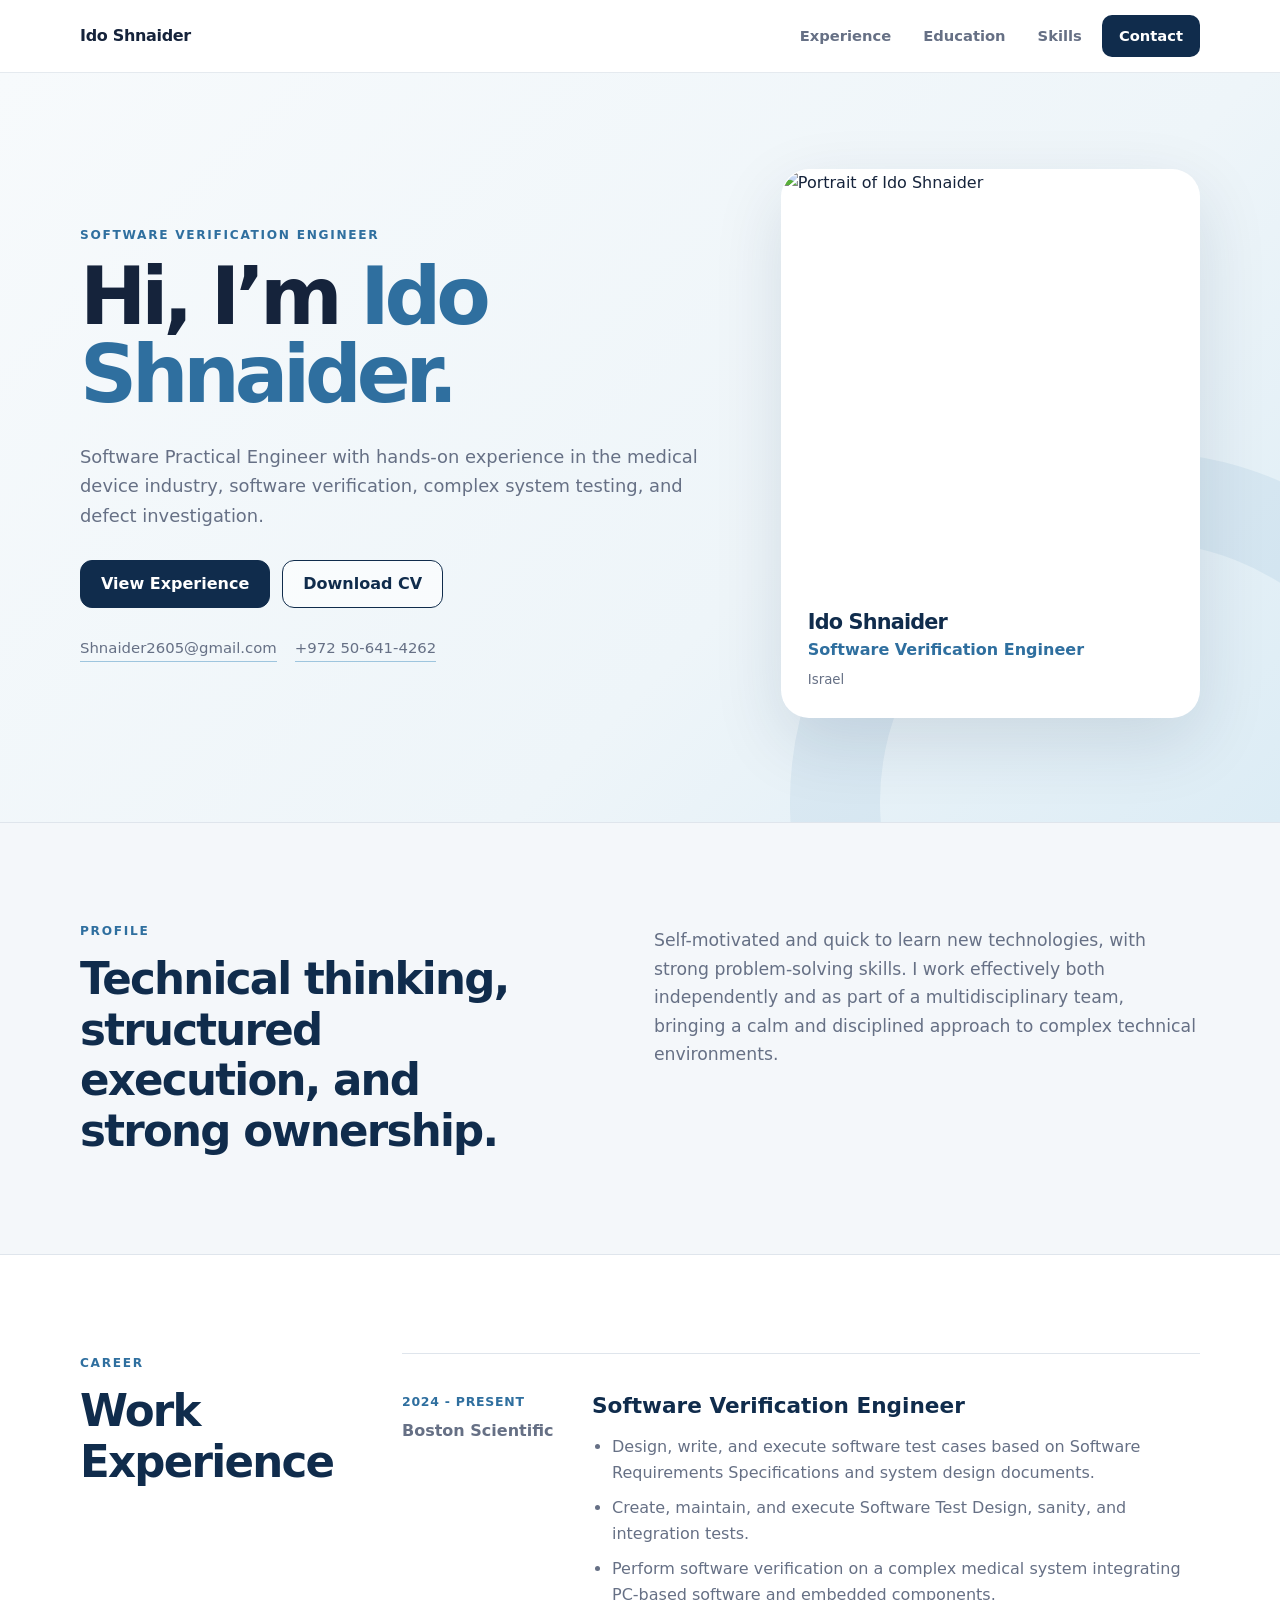
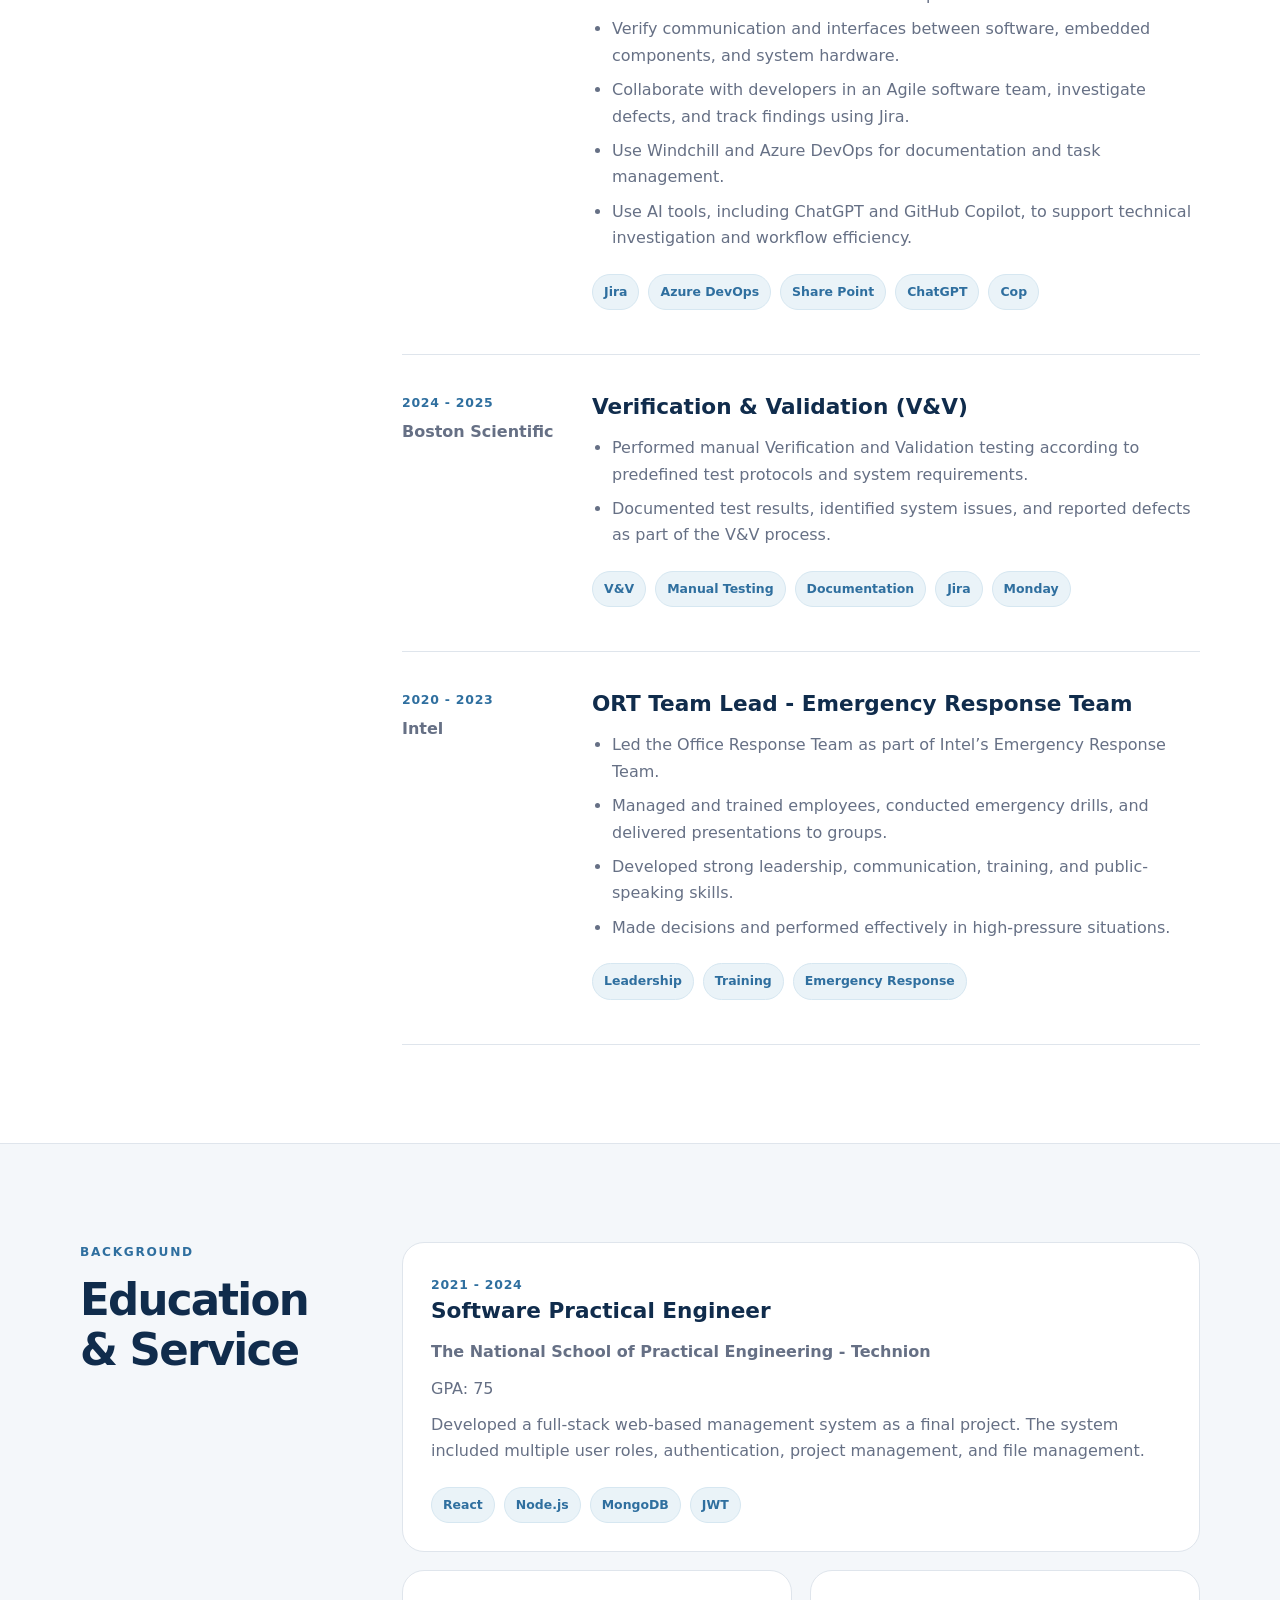
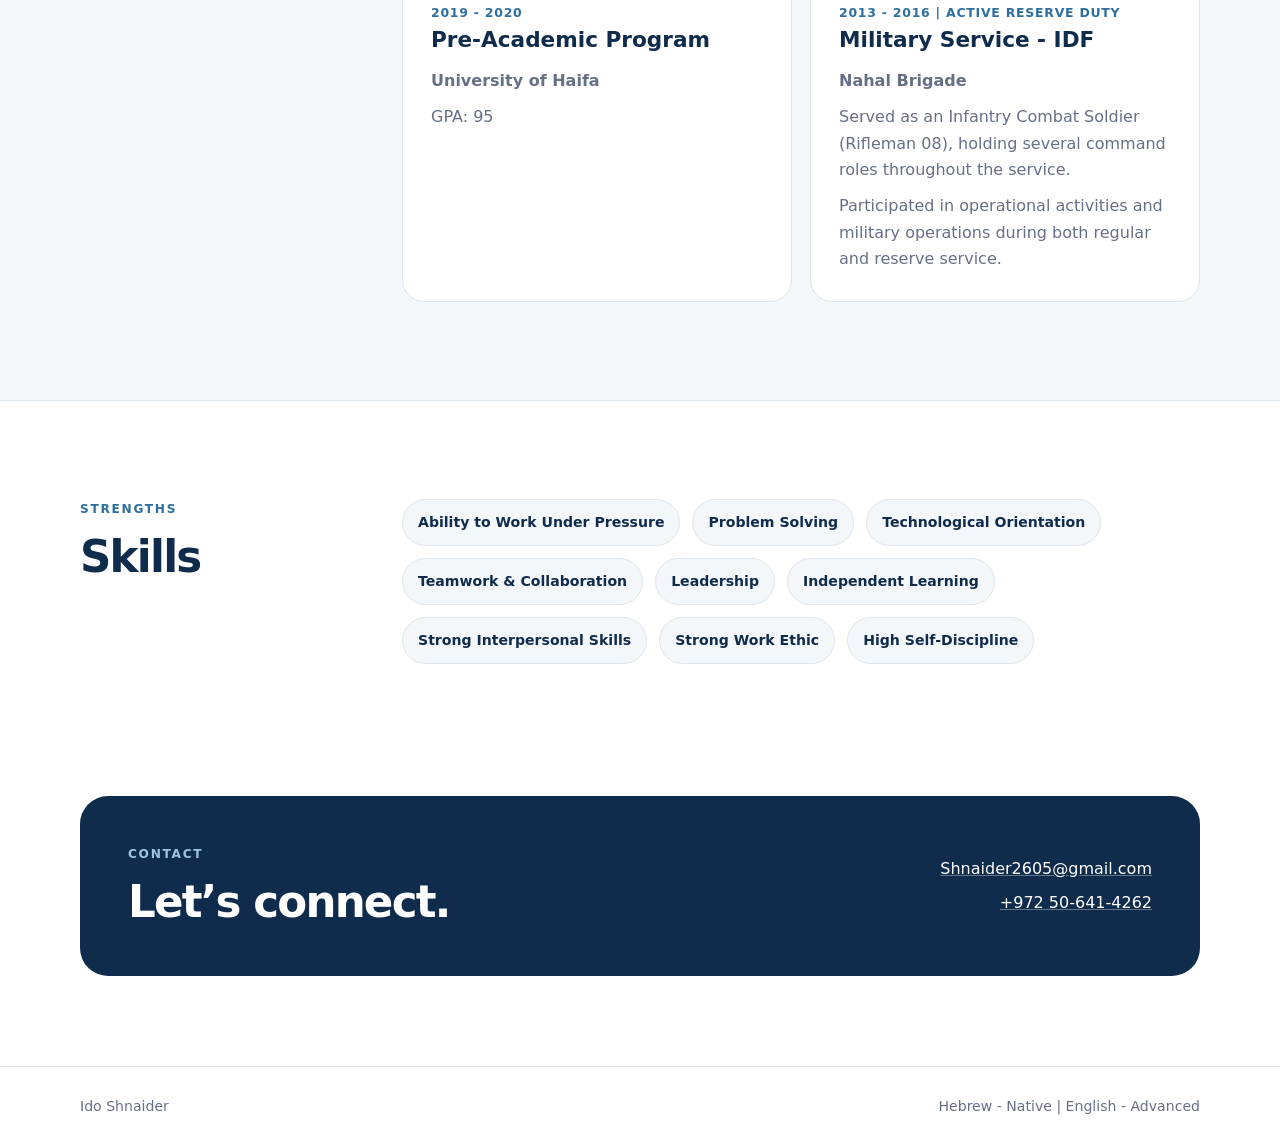
==== index.html @ abf29f91 "Upload website files to root" ====
<!doctype html>
<html lang="en">
  <head>
    <meta charset="utf-8" />
    <meta name="viewport" content="width=device-width, initial-scale=1" />

    <meta
      name="description"
      content="Ido Shnaider - Software Verification Engineer"
    />

    <title>Ido Shnaider | Resume</title>

    <link rel="stylesheet" href="styles.css" />
  </head>

  <body>
    <a class="skip-link" href="#main">Skip to content</a>

    <header class="site-header">
      <div class="container nav">
        <a class="brand" href="#top">Ido Shnaider</a>

        <nav aria-label="Main navigation">
          <a href="#experience">Experience</a>
          <a href="#education">Education</a>
          <a href="#skills">Skills</a>
          <a class="contact-link" href="#contact">Contact</a>
        </nav>
      </div>
    </header>

    <main id="main">
      <!-- Hero -->
      <section class="hero" id="top">
        <div class="container hero-grid">
          <div class="hero-content">
            <p class="label">Software Verification Engineer</p>

            <h1>
              Hi, I’m
              <span>Ido Shnaider.</span>
            </h1>

            <p class="lead">
              Software Practical Engineer with hands-on experience in the
              medical device industry, software verification, complex system
              testing, and defect investigation.
            </p>

            <div class="actions">
              <a class="button primary" href="#experience"> View Experience </a>

              <a
                class="button secondary"
                href="Ido Shnaider_resume.pdf"
                download
              >
                Download CV
              </a>
            </div>

            <div class="quick-contact">
              <a href="mailto:Shnaider2605@gmail.com">
                Shnaider2605@gmail.com
              </a>

              <a href="tel:+972506414262"> +972 50-641-4262 </a>
            </div>
          </div>

          <aside class="profile" aria-label="Ido Shnaider profile">
            <img src="assets/me.jpg" alt="Portrait of Ido Shnaider" />

            <div class="profile-content">
              <h2>Ido Shnaider</h2>
              <p>Software Verification Engineer</p>
              <small>Israel</small>
            </div>
          </aside>
        </div>
      </section>

      <!-- Profile -->
      <section class="section soft">
        <div class="container about">
          <div>
            <p class="label">Profile</p>

            <h2>
              Technical thinking, structured execution, and strong ownership.
            </h2>
          </div>

          <p>
            Self-motivated and quick to learn new technologies, with strong
            problem-solving skills. I work effectively both independently and as
            part of a multidisciplinary team, bringing a calm and disciplined
            approach to complex technical environments.
          </p>
        </div>
      </section>

      <!-- Experience -->
      <section class="section" id="experience">
        <div class="container layout">
          <header class="section-heading">
            <p class="label">Career</p>
            <h2>Work Experience</h2>
          </header>

          <div class="timeline">
            <article class="role">
              <div class="role-meta">
                <span>2024 - Present</span>
                <strong>Boston Scientific</strong>
              </div>

              <div class="role-content">
                <h3>Software Verification Engineer</h3>

                <ul>
                  <li>
                    Design, write, and execute software test cases based on
                    Software Requirements Specifications and system design
                    documents.
                  </li>

                  <li>
                    Create, maintain, and execute Software Test Design, sanity,
                    and integration tests.
                  </li>

                  <li>
                    Perform software verification on a complex medical system
                    integrating PC-based software and embedded components.
                  </li>

                  <li>
                    Verify communication and interfaces between software,
                    embedded components, and system hardware.
                  </li>

                  <li>
                    Collaborate with developers in an Agile software team,
                    investigate defects, and track findings using Jira.
                  </li>

                  <li>
                    Use Windchill and Azure DevOps for documentation and task
                    management.
                  </li>

                  <li>
                    Use AI tools, including ChatGPT and GitHub Copilot, to
                    support technical investigation and workflow efficiency.
                  </li>
                </ul>

                <div class="tags">
                  <span>Jira</span>
                  <span>Azure DevOps</span>
                  <span>Share Point</span>
                  <span>ChatGPT</span>
                  <span>Cop</span>
                </div>
              </div>
            </article>

            <article class="role">
              <div class="role-meta">
                <span>2024 - 2025</span>
                <strong>Boston Scientific</strong>
              </div>

              <div class="role-content">
                <h3>Verification &amp; Validation (V&amp;V)</h3>

                <ul>
                  <li>
                    Performed manual Verification and Validation testing
                    according to predefined test protocols and system
                    requirements.
                  </li>

                  <li>
                    Documented test results, identified system issues, and
                    reported defects as part of the V&amp;V process.
                  </li>
                </ul>

                <div class="tags">
                  <span>V&amp;V</span>
                  <span>Manual Testing</span>
                  <span>Documentation</span>
                  <span>Jira</span>
                  <span>Monday</span>
                </div>
              </div>
            </article>

            <article class="role">
              <div class="role-meta">
                <span>2020 - 2023</span>
                <strong>Intel</strong>
              </div>

              <div class="role-content">
                <h3>ORT Team Lead - Emergency Response Team</h3>

                <ul>
                  <li>
                    Led the Office Response Team as part of Intel’s Emergency
                    Response Team.
                  </li>

                  <li>
                    Managed and trained employees, conducted emergency drills,
                    and delivered presentations to groups.
                  </li>

                  <li>
                    Developed strong leadership, communication, training, and
                    public-speaking skills.
                  </li>

                  <li>
                    Made decisions and performed effectively in high-pressure
                    situations.
                  </li>
                </ul>

                <div class="tags">
                  <span>Leadership</span>
                  <span>Training</span>
                  <span>Emergency Response</span>
                </div>
              </div>
            </article>
          </div>
        </div>
      </section>

      <!-- Education and military service -->
      <section class="section soft" id="education">
        <div class="container layout">
          <header class="section-heading">
            <p class="label">Background</p>
            <h2>Education &amp; Service</h2>
          </header>

          <div class="cards">
            <article class="card wide">
              <span class="date">2021 - 2024</span>

              <h3>Software Practical Engineer</h3>

              <strong>
                The National School of Practical Engineering - Technion
              </strong>

              <p>GPA: 75</p>

              <p>
                Developed a full-stack web-based management system as a final
                project. The system included multiple user roles,
                authentication, project management, and file management.
              </p>

              <div class="tags">
                <span>React</span>
                <span>Node.js</span>
                <span>MongoDB</span>
                <span>JWT</span>
              </div>
            </article>

            <article class="card">
              <span class="date">2019 - 2020</span>

              <h3>Pre-Academic Program</h3>

              <strong>University of Haifa</strong>

              <p>GPA: 95</p>
            </article>

            <article class="card">
              <span class="date"> 2013 - 2016 | Active Reserve Duty </span>

              <h3>Military Service - IDF</h3>

              <strong>Nahal Brigade</strong>

              <p>
                Served as an Infantry Combat Soldier (Rifleman 08), holding
                several command roles throughout the service.
              </p>

              <p>
                Participated in operational activities and military operations
                during both regular and reserve service.
              </p>
            </article>
          </div>
        </div>
      </section>

      <!-- Skills -->
      <section class="section" id="skills">
        <div class="container layout">
          <header class="section-heading">
            <p class="label">Strengths</p>
            <h2>Skills</h2>
          </header>

          <div class="skills">
            <span>Ability to Work Under Pressure</span>
            <span>Problem Solving</span>
            <span>Technological Orientation</span>
            <span>Teamwork &amp; Collaboration</span>
            <span>Leadership</span>
            <span>Independent Learning</span>
            <span>Strong Interpersonal Skills</span>
            <span>Strong Work Ethic</span>
            <span>High Self-Discipline</span>
          </div>
        </div>
      </section>

      <!-- Contact -->
      <section class="contact-section" id="contact">
        <div class="container contact-card">
          <div>
            <p class="label">Contact</p>
            <h2>Let’s connect.</h2>
          </div>

          <div class="contact-details">
            <a href="mailto:Shnaider2605@gmail.com"> Shnaider2605@gmail.com </a>

            <a href="tel:+972506414262"> +972 50-641-4262 </a>
          </div>
        </div>
      </section>
    </main>

    <footer>
      <div class="container footer-content">
        <span>Ido Shnaider</span>
        <span>Hebrew - Native | English - Advanced</span>
      </div>
    </footer>
  </body>
</html>
---- styles.css ----
/* =========================
   Variables
========================= */

:root {
  --ink: #15233b;
  --muted: #667085;
  --line: #dfe5ec;
  --paper: #ffffff;
  --soft: #f4f7fa;
  --navy: #102c4c;
  --blue: #2f6f9f;
  --accent: #9ec5de;

  --radius: 22px;
  --shadow: 0 24px 70px rgba(16, 44, 76, 0.12);
  --container: 1120px;
}

/* =========================
   Base
========================= */

* {
  box-sizing: border-box;
}

html {
  scroll-behavior: smooth;
}

body {
  margin: 0;
  color: var(--ink);
  background: var(--paper);
  font-family:
    Inter,
    ui-sans-serif,
    system-ui,
    -apple-system,
    BlinkMacSystemFont,
    "Segoe UI",
    sans-serif;
  line-height: 1.65;
}

a {
  color: inherit;
}

img {
  display: block;
  max-width: 100%;
}

.container {
  width: min(calc(100% - 40px), var(--container));
  margin-inline: auto;
}

.skip-link {
  position: fixed;
  top: -60px;
  left: 16px;
  z-index: 20;
  padding: 10px 14px;
  color: white;
  background: var(--navy);
}

.skip-link:focus {
  top: 12px;
}

/* =========================
   Header
========================= */

.site-header {
  position: sticky;
  top: 0;
  z-index: 10;
  background: rgba(255, 255, 255, 0.9);
  backdrop-filter: blur(14px);
  border-bottom: 1px solid rgba(223, 229, 236, 0.8);
}

.nav {
  min-height: 72px;
  display: flex;
  justify-content: space-between;
  align-items: center;
  gap: 30px;
}

.brand {
  text-decoration: none;
  font-weight: 800;
  letter-spacing: -0.02em;
}

.nav nav {
  display: flex;
  align-items: center;
  gap: 8px;
}

.nav nav a {
  padding: 9px 12px;
  color: var(--muted);
  text-decoration: none;
  font-size: 0.92rem;
  font-weight: 650;
  border-radius: 10px;
  transition:
    color 0.2s,
    background 0.2s;
}

.nav nav a:hover {
  color: var(--navy);
  background: var(--soft);
}

.nav nav .contact-link {
  padding-inline: 17px;
  color: white;
  background: var(--navy);
}

.nav nav .contact-link:hover {
  color: white;
  background: var(--blue);
}

/* =========================
   Hero
========================= */

.hero {
  position: relative;
  overflow: hidden;
  padding: 96px 0 104px;
  background: linear-gradient(135deg, #f7fafc 0%, #eef5f9 62%, #dcecf5 100%);
}

.hero::after {
  content: "";
  position: absolute;
  right: -210px;
  bottom: -330px;
  width: 520px;
  height: 520px;
  border: 90px solid rgba(47, 111, 159, 0.08);
  border-radius: 50%;
}

.hero-grid {
  position: relative;
  z-index: 1;
  display: grid;
  grid-template-columns:
    minmax(0, 1.2fr)
    minmax(300px, 0.8fr);
  gap: 72px;
  align-items: center;
}

.label {
  margin: 0 0 13px;
  color: var(--blue);
  font-size: 0.76rem;
  font-weight: 850;
  letter-spacing: 0.14em;
  text-transform: uppercase;
}

h1 {
  max-width: 760px;
  margin: 0;
  font-size: clamp(3rem, 6.2vw, 5.6rem);
  line-height: 0.98;
  letter-spacing: -0.065em;
}

h1 span {
  color: var(--blue);
}

.lead {
  max-width: 690px;
  margin: 28px 0 30px;
  color: var(--muted);
  font-size: 1.12rem;
}

.actions {
  display: flex;
  flex-wrap: wrap;
  gap: 12px;
}

.button {
  min-height: 48px;
  display: inline-flex;
  align-items: center;
  justify-content: center;
  padding: 0 20px;
  border: 1px solid var(--navy);
  border-radius: 12px;
  text-decoration: none;
  font-weight: 750;
  transition:
    transform 0.2s,
    box-shadow 0.2s;
}

.button.primary {
  color: white;
  background: var(--navy);
}

.button.secondary {
  color: var(--navy);
  background: rgba(255, 255, 255, 0.6);
}

.button:hover {
  transform: translateY(-2px);
  box-shadow: 0 10px 24px rgba(16, 44, 76, 0.12);
}

.quick-contact {
  display: flex;
  flex-wrap: wrap;
  gap: 18px;
  margin-top: 28px;
  color: var(--muted);
  font-size: 0.93rem;
}

.quick-contact a {
  text-decoration: none;
  border-bottom: 1px solid var(--accent);
}

/* =========================
   Profile Card
========================= */

.profile {
  overflow: hidden;
  background: white;
  border: 1px solid rgba(255, 255, 255, 0.9);
  border-radius: 28px;
  box-shadow: var(--shadow);
}

.profile img {
  width: 100%;
  aspect-ratio: 1 / 1;
  object-fit: cover;
  object-position: center 26%;
}

.profile-content {
  padding: 23px 26px 25px;
}

.profile h2 {
  margin: 0;
  font-size: 1.3rem;
}

.profile p {
  margin: 3px 0 2px;
  color: var(--blue);
  font-weight: 650;
}

.profile small {
  color: var(--muted);
}

/* =========================
   General Sections
========================= */

.section {
  padding: 98px 0;
  scroll-margin-top: 72px;
}

.soft {
  background: var(--soft);
  border-top: 1px solid var(--line);
  border-bottom: 1px solid var(--line);
}

h2 {
  margin: 0;
  color: var(--navy);
  font-size: clamp(2rem, 3.4vw, 3rem);
  line-height: 1.16;
  letter-spacing: -0.04em;
}

.about {
  display: grid;
  grid-template-columns: 0.95fr 1.05fr;
  gap: 80px;
  align-items: start;
}

.about > p {
  margin: 5px 0 0;
  color: var(--muted);
  font-size: 1.08rem;
}

.layout {
  display: grid;
  grid-template-columns: 250px minmax(0, 1fr);
  gap: 72px;
}

.section-heading {
  position: sticky;
  top: 108px;
  align-self: start;
}

/* =========================
   Experience
========================= */

.timeline {
  border-top: 1px solid var(--line);
}

.role {
  display: grid;
  grid-template-columns: 160px 1fr;
  gap: 30px;
  padding: 38px 0 44px;
  border-bottom: 1px solid var(--line);
}

.role-meta {
  display: flex;
  flex-direction: column;
  gap: 5px;
}

.role-meta span,
.date {
  color: var(--blue);
  font-size: 0.78rem;
  font-weight: 850;
  letter-spacing: 0.06em;
  text-transform: uppercase;
}

.role-meta strong,
.card strong {
  color: var(--muted);
}

.role-content h3,
.card h3 {
  margin: 0 0 14px;
  color: var(--navy);
  font-size: 1.35rem;
  line-height: 1.3;
}

.role-content ul {
  margin: 0;
  padding-left: 20px;
  color: var(--muted);
}

.role-content li + li {
  margin-top: 8px;
}

.tags {
  display: flex;
  flex-wrap: wrap;
  gap: 9px;
  margin-top: 22px;
}

.tags span {
  padding: 7px 11px;
  color: var(--blue);
  background: #eaf3f8;
  border: 1px solid #d6e7f1;
  border-radius: 999px;
  font-size: 0.78rem;
  font-weight: 750;
}

/* =========================
   Education and Service
========================= */

.cards {
  display: grid;
  grid-template-columns: repeat(2, minmax(0, 1fr));
  gap: 18px;
}

.card {
  padding: 28px;
  background: white;
  border: 1px solid var(--line);
  border-radius: var(--radius);
}

.card.wide {
  grid-column: 1 / -1;
}

.card p {
  margin: 10px 0 0;
  color: var(--muted);
}

/* =========================
   Skills
========================= */

.skills {
  display: flex;
  flex-wrap: wrap;
  gap: 12px;
}

.skills span {
  padding: 11px 15px;
  color: var(--navy);
  background: var(--soft);
  border: 1px solid var(--line);
  border-radius: 999px;
  font-size: 0.88rem;
  font-weight: 750;
}

/* =========================
   Contact
========================= */

.contact-section {
  padding: 34px 0 90px;
}

.contact-card {
  display: flex;
  justify-content: space-between;
  align-items: center;
  gap: 40px;
  padding: 48px;
  color: white;
  background: var(--navy);
  border-radius: 28px;
}

.contact-card h2 {
  color: white;
}

.contact-card p:not(.label) {
  margin: 10px 0 0;
  color: rgba(255, 255, 255, 0.7);
}

.contact-card .label {
  color: var(--accent);
}

.contact-details {
  display: flex;
  flex-direction: column;
  gap: 8px;
  text-align: right;
}

.contact-details a {
  color: white;
  text-decoration-color: rgba(255, 255, 255, 0.35);
}

/* =========================
   Footer
========================= */

footer {
  padding: 28px 0;
  color: var(--muted);
  border-top: 1px solid var(--line);
  font-size: 0.88rem;
}

.footer-content {
  display: flex;
  justify-content: space-between;
  gap: 20px;
}

/* =========================
   Tablet
========================= */

@media (max-width: 900px) {
  .hero {
    padding-top: 72px;
  }

  .hero-grid {
    grid-template-columns: 1fr;
    gap: 42px;
  }

  .profile {
    max-width: 480px;
  }

  .about,
  .layout {
    grid-template-columns: 1fr;
    gap: 38px;
  }

  .section-heading {
    position: static;
  }
}

/* =========================
   Mobile
========================= */

@media (max-width: 680px) {
  .container {
    width: min(calc(100% - 28px), var(--container));
  }

  .site-header {
    position: static;
  }

  .nav {
    min-height: 64px;
  }

  .nav nav a:not(.contact-link) {
    display: none;
  }

  .hero {
    padding: 58px 0 66px;
  }

  h1 {
    font-size: clamp(2.8rem, 15vw, 4.2rem);
  }

  .section {
    padding: 70px 0;
  }

  .role {
    grid-template-columns: 1fr;
    gap: 18px;
  }

  .role-meta {
    flex-direction: row;
    justify-content: space-between;
  }

  .cards {
    grid-template-columns: 1fr;
  }

  .card.wide {
    grid-column: auto;
  }

  .contact-card,
  .footer-content {
    flex-direction: column;
    align-items: flex-start;
  }

  .contact-card {
    padding: 34px 26px;
  }

  .contact-details {
    text-align: left;
  }
}

/* =========================
   Print
========================= */

@media print {
  .site-header,
  .actions {
    display: none;
  }

  .hero,
  .section {
    padding: 36px 0;
  }

  .hero-grid,
  .layout,
  .about {
    grid-template-columns: 1fr;
    gap: 24px;
  }

  .profile {
    max-width: 260px;
    box-shadow: none;
  }

  .section-heading {
    position: static;
  }
}
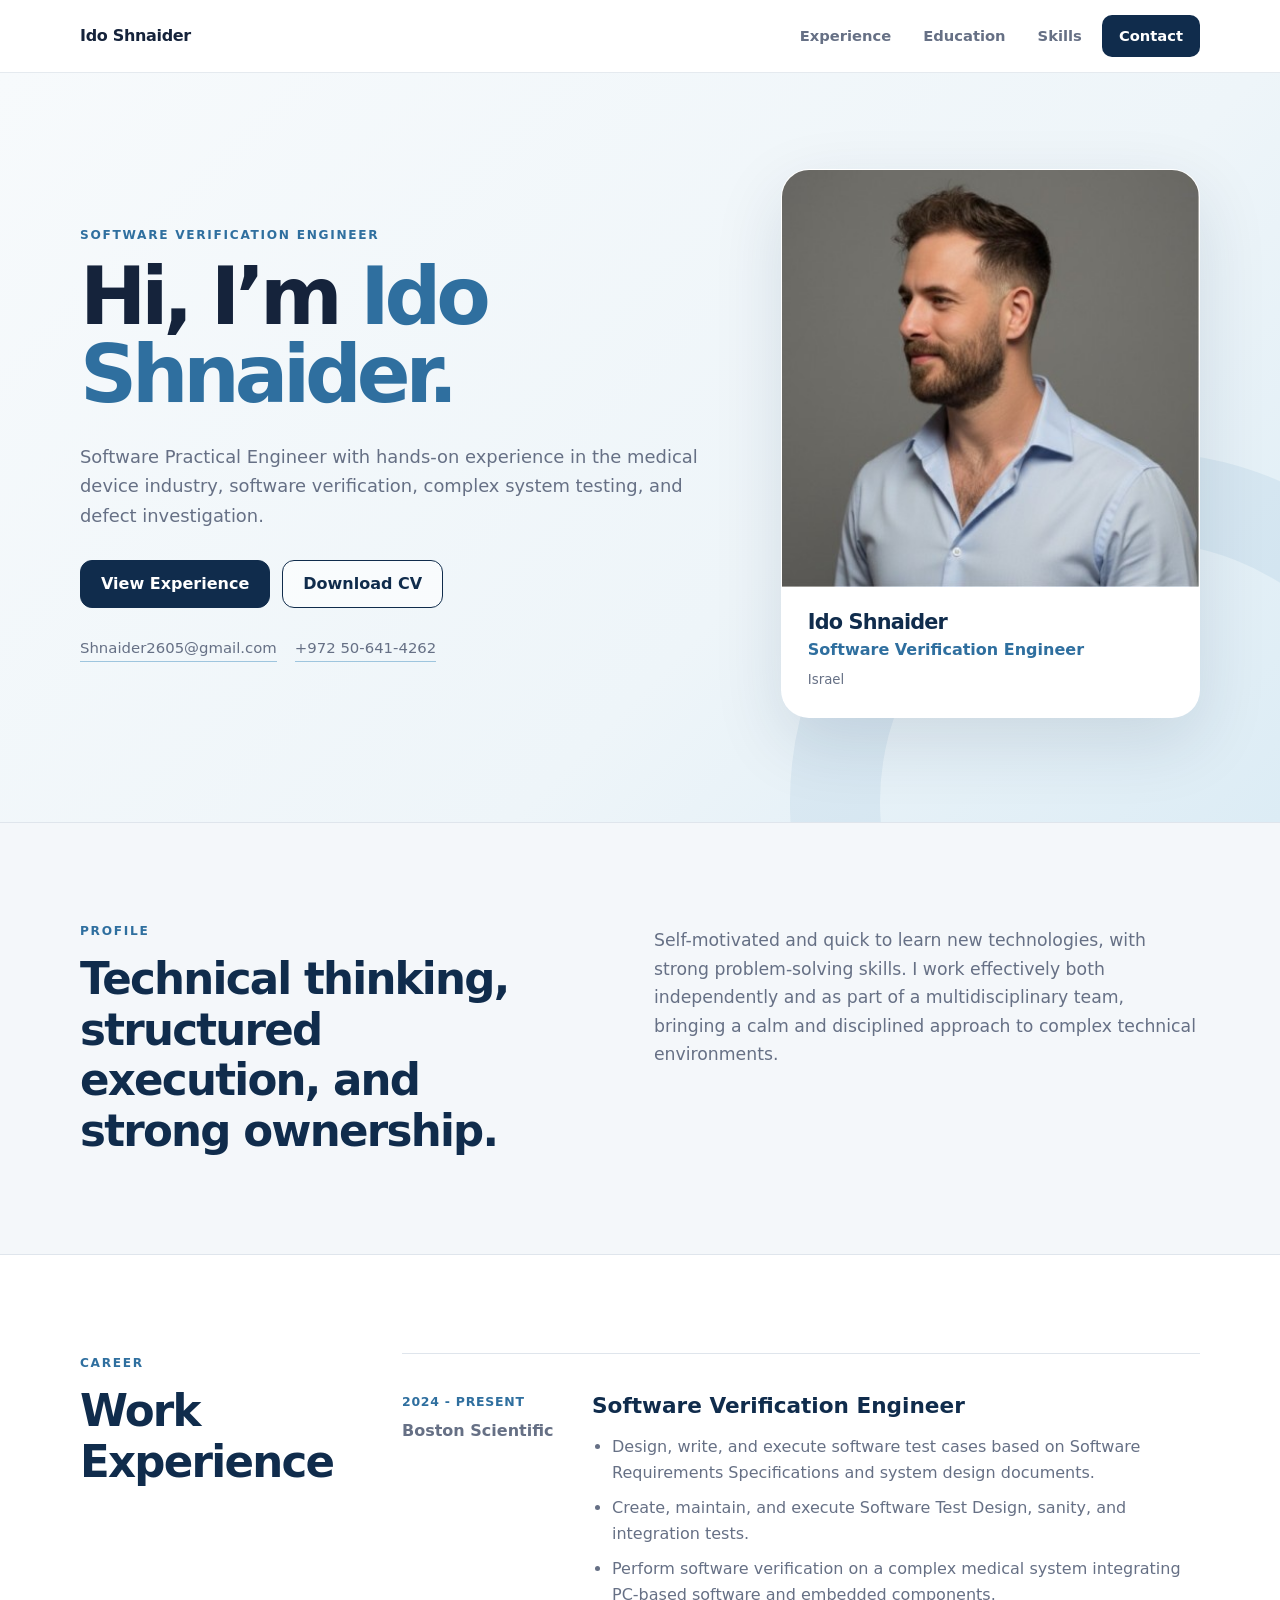
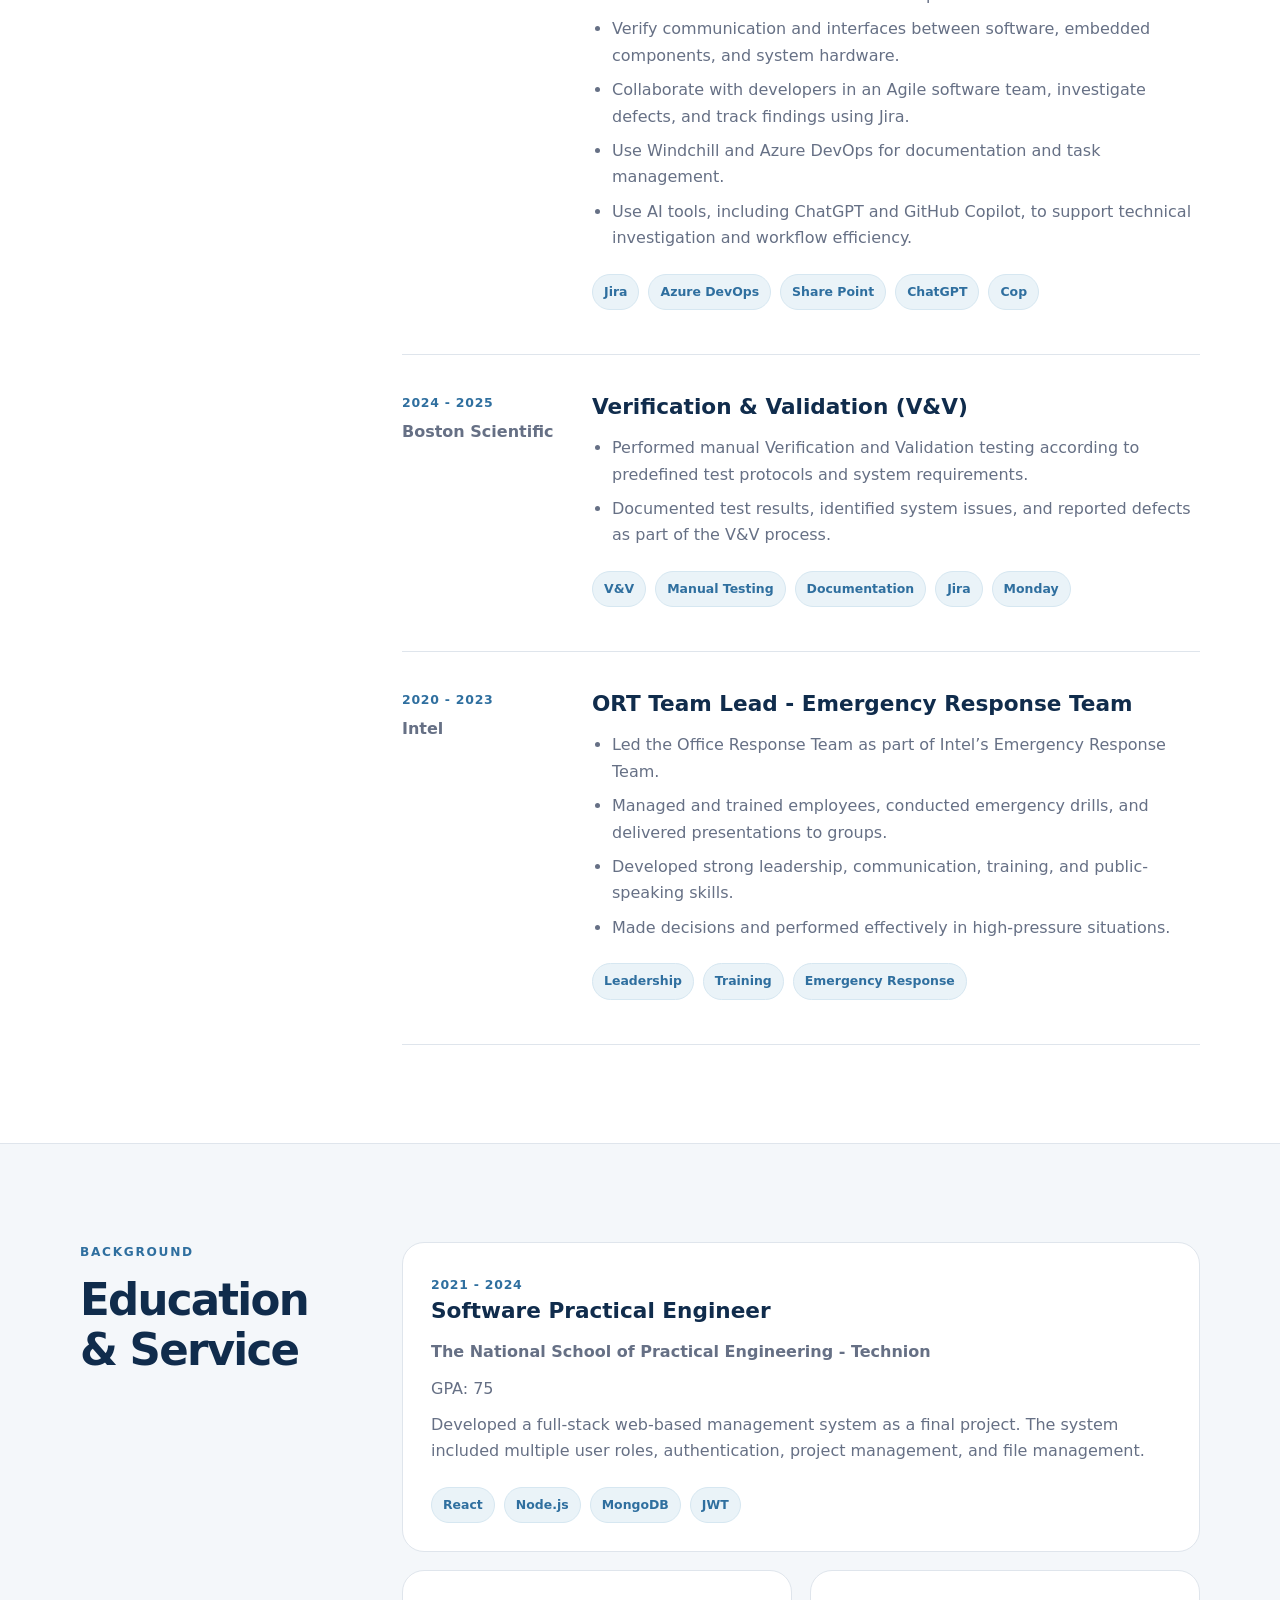
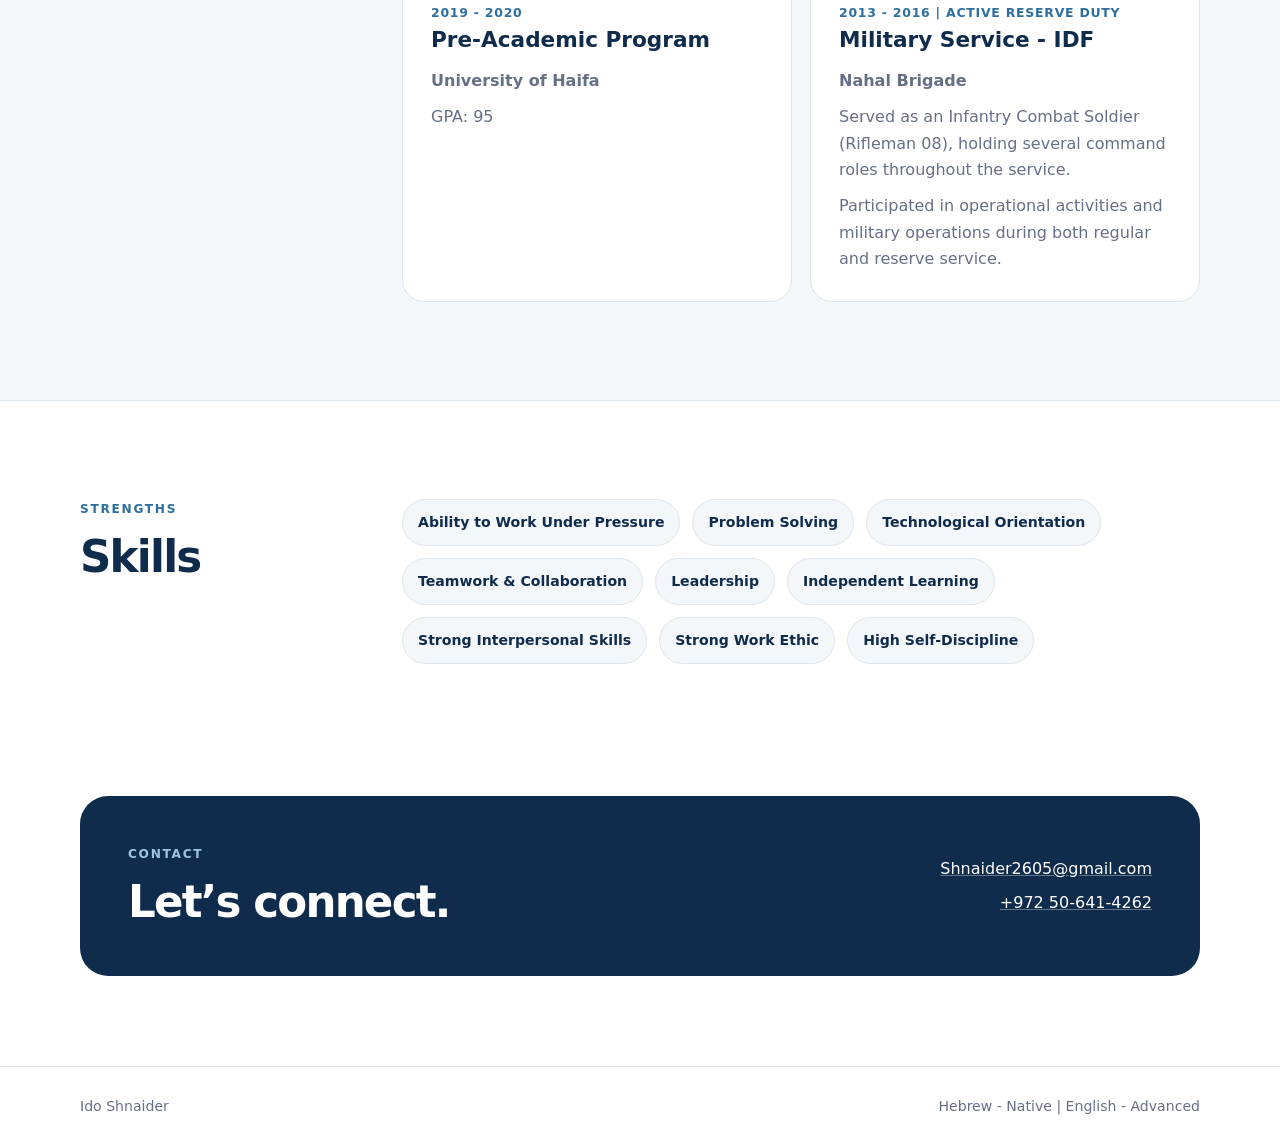
==== commit 67d2ed08: "Fix profile image path" ====
--- a/index.html
+++ b/index.html
@@ -70,7 +70,7 @@
           </div>
 
           <aside class="profile" aria-label="Ido Shnaider profile">
-            <img src="assets/me.jpg" alt="Portrait of Ido Shnaider" />
+            <img src="me.jpg" alt="Portrait of Ido Shnaider" />
 
             <div class="profile-content">
               <h2>Ido Shnaider</h2>
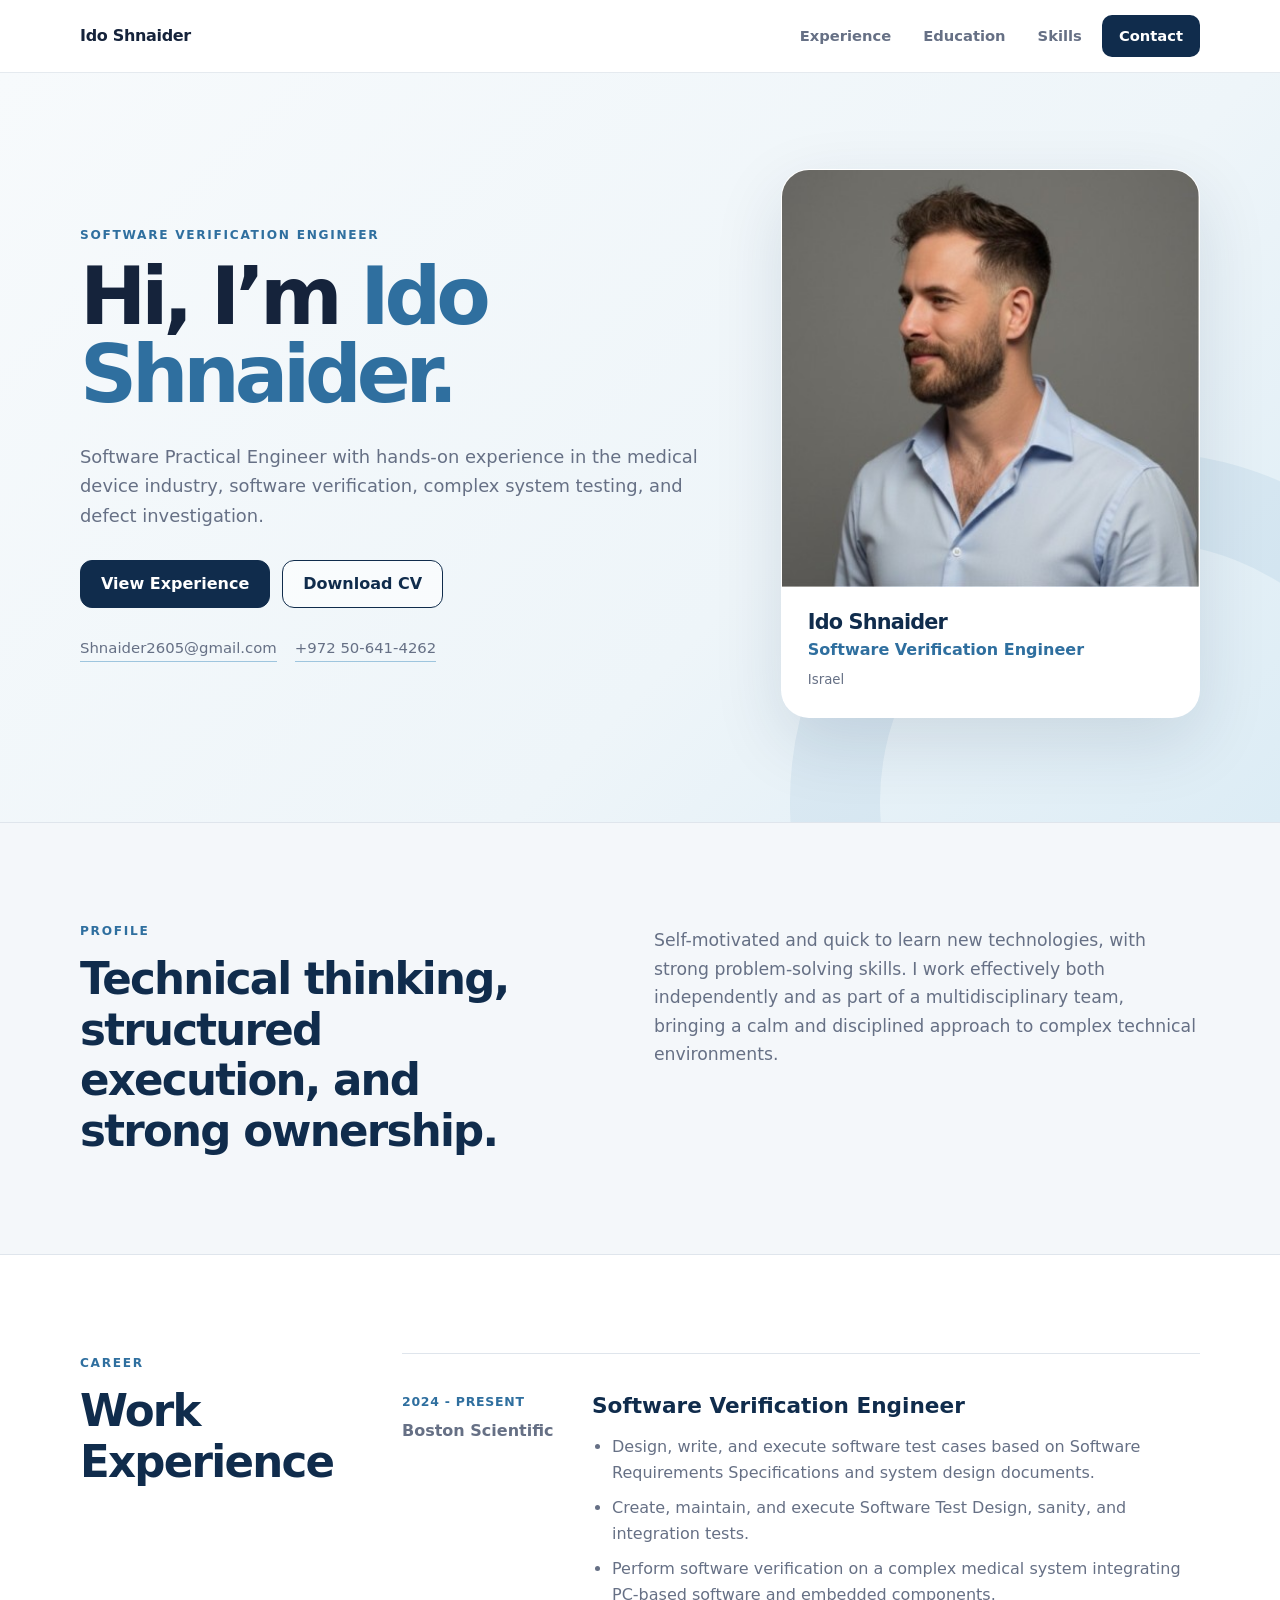
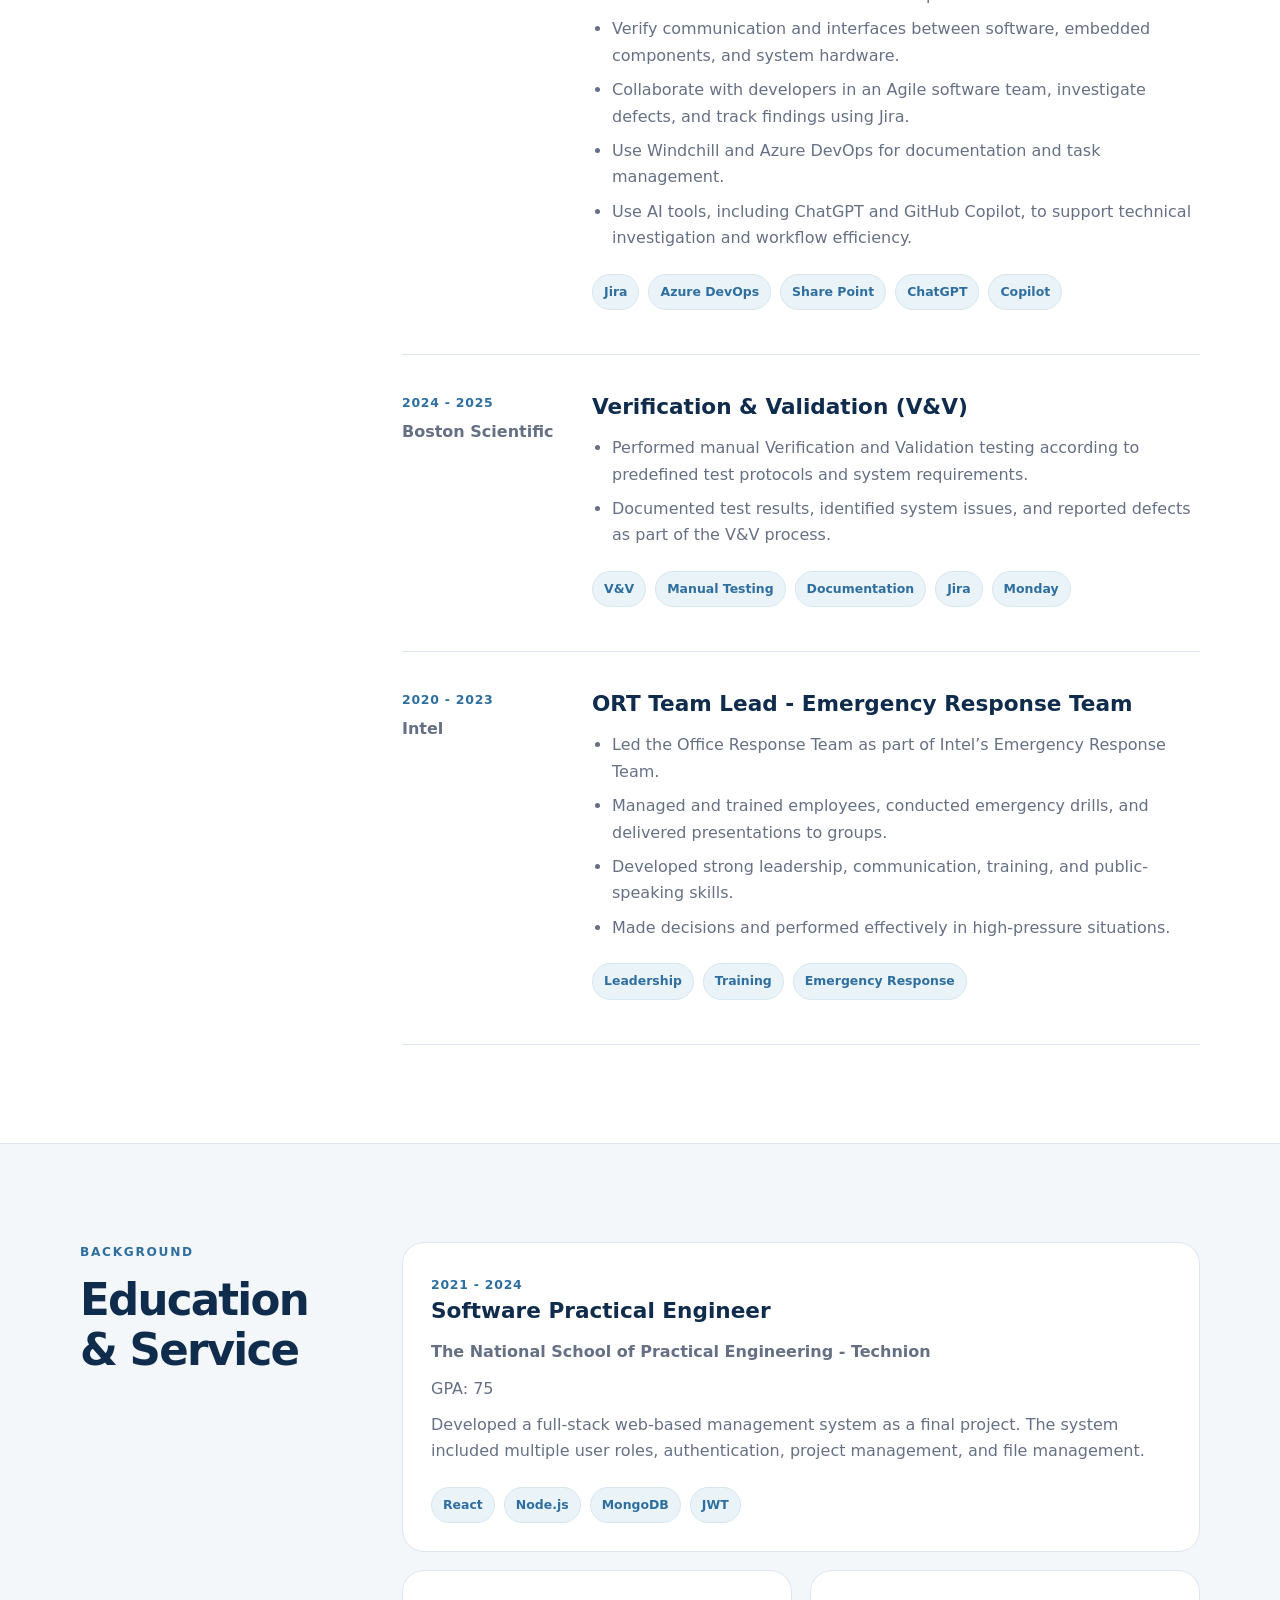
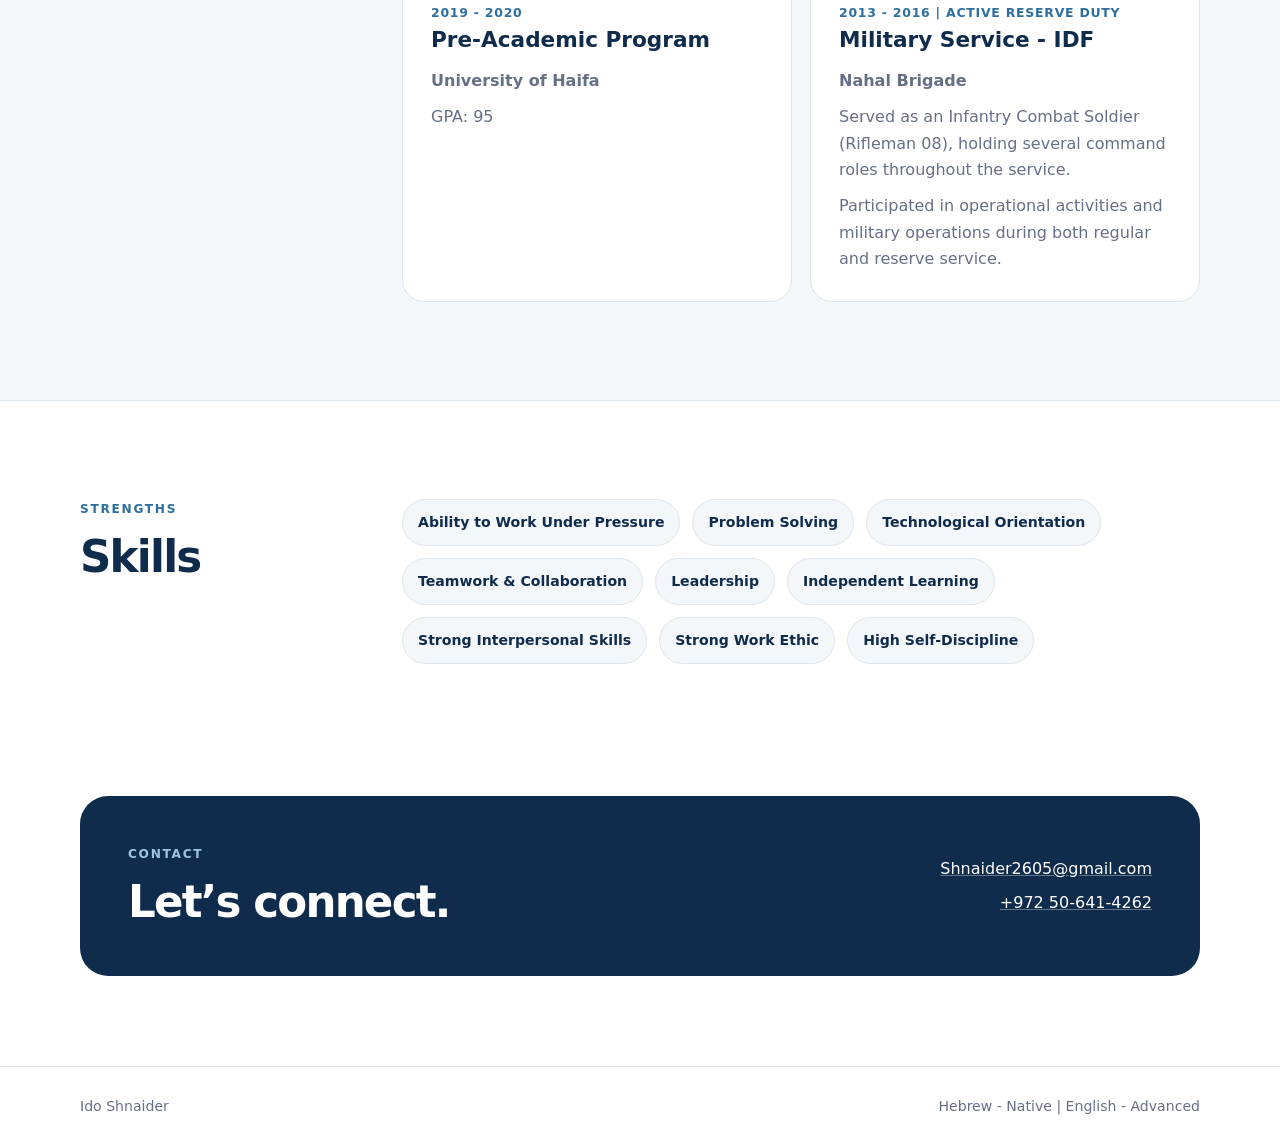
==== commit 8b95033a: "Fix HTML encoding issues in index.html" ====
--- a/index.html
+++ b/index.html
@@ -162,7 +162,7 @@
                   <span>Azure DevOps</span>
                   <span>Share Point</span>
                   <span>ChatGPT</span>
-                  <span>Cop</span>
+                  <span>Copilot</span>
                 </div>
               </div>
             </article>
